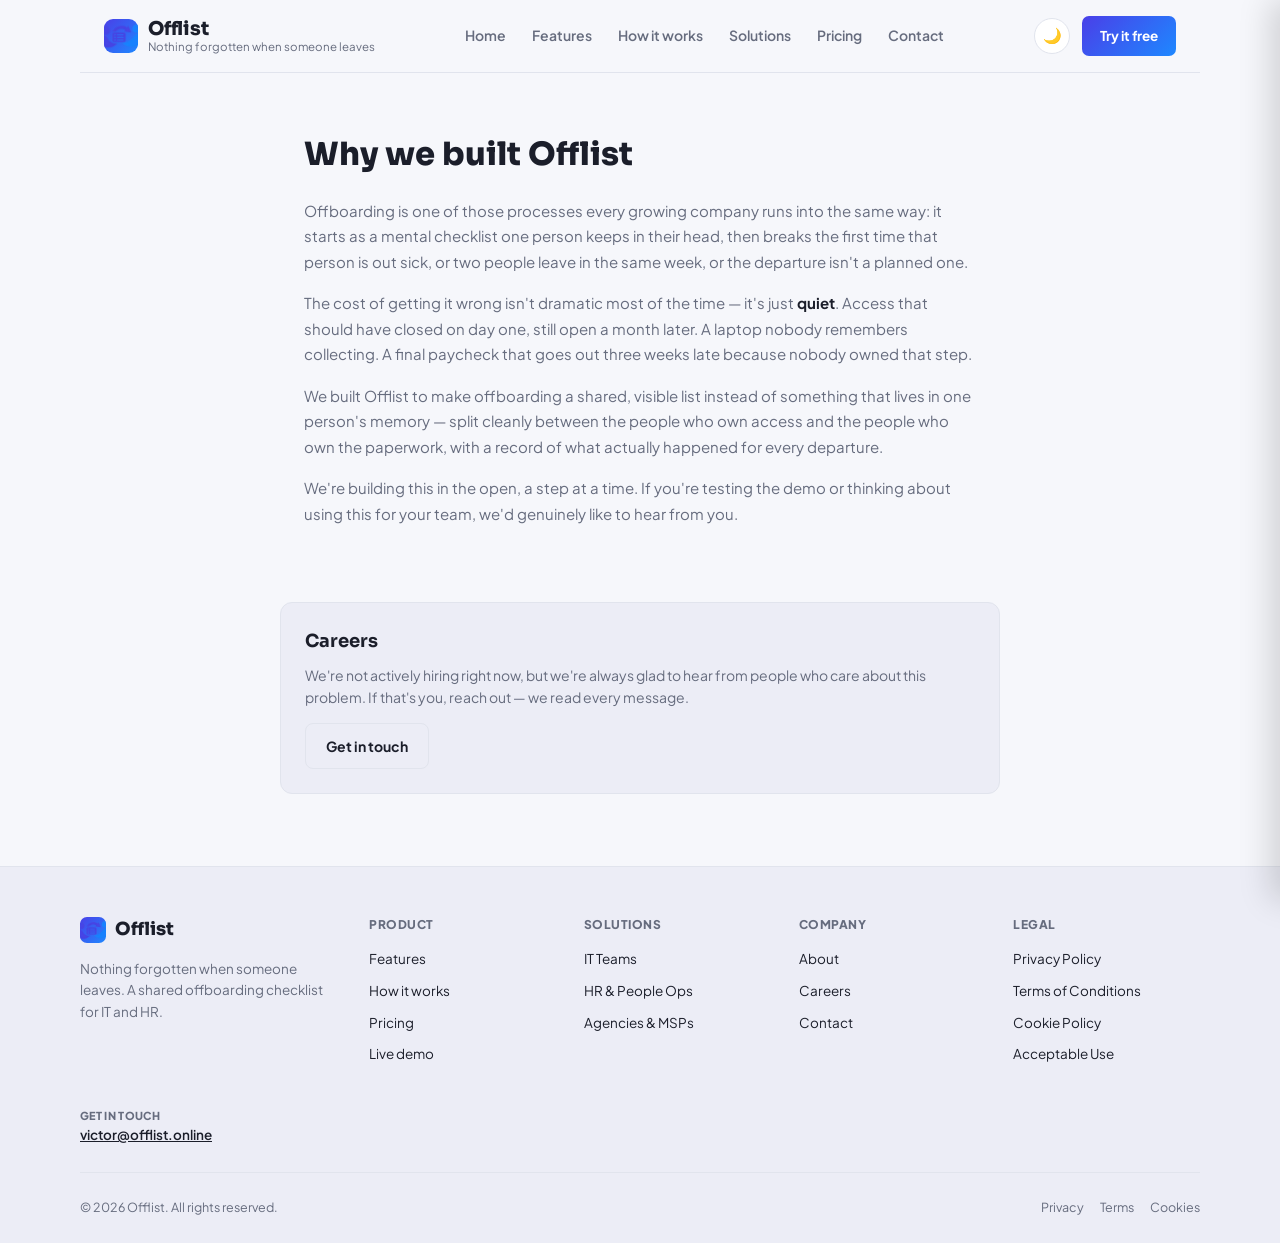
==== about.html @ 29edd4dd "Change website design structure." ====
<!doctype html>
<html lang="en">
<head>
<meta charset="UTF-8" />
<meta name="viewport" content="width=device-width, initial-scale=1.0" />
<title>About — Offlist</title>
<meta name="description" content="Why we built Offlist." />
<link rel="icon" href="assets/logo.png" />
<link rel="stylesheet" href="styles.css" />
<style>
  .about-wrap{max-width:720px; margin:0 auto; padding:56px 24px 20px;}
  .about-wrap h1{font-family:'Sora',sans-serif; font-size:32px; font-weight:800; margin:0 0 18px;}
  .about-wrap p{font-size:15px; color:var(--muted); margin:0 0 16px; line-height:1.7;}
  .about-wrap p strong{color:var(--ink);}
  .careers-box{max-width:720px; margin:40px auto 72px; padding:24px; border:1px solid var(--border); background:var(--surface-dim); border-radius:12px;}
  .careers-box h2{font-family:'Sora',sans-serif; font-size:18px; margin:0 0 8px;}
  .careers-box p{font-size:14px; color:var(--muted); margin:0 0 14px;}
</style>
</head>
<body>

<nav class="site-nav">
  <a href="index.html" class="brand">
    <span class="brand-mark"><img src="assets/logo.png" alt="Offlist logo" /></span>
    <span class="brand-text"><span class="brand-name">Offlist</span><span class="brand-sub">Nothing forgotten when someone leaves</span></span>
  </a>
  <div class="nav-links-desktop">
    <a href="index.html">Home</a>
    <a href="index.html#features">Features</a>
    <a href="index.html#how">How it works</a>
    <a href="solutions.html">Solutions</a>
    <a href="pricing.html">Pricing</a>
    <a href="contact.html">Contact</a>
  </div>
  <div class="nav-right">
    <button class="theme-toggle" id="themeToggle" aria-label="Toggle dark mode">🌙</button>
    <a href="app.html" class="nav-cta">Try it free</a>
    <button class="hamburger" id="hamburgerBtn" aria-label="Open menu">☰</button>
  </div>
</nav>

<div class="side-nav-overlay" id="sideNavOverlay"></div>
<div class="side-nav" id="sideNav">
  <div class="side-nav-head"><span class="brand-name display">Menu</span><button class="side-nav-close" id="sideNavClose">✕</button></div>
  <a href="index.html">Home</a>
  <a href="index.html#features">Features</a>
  <a href="index.html#how">How it works</a>
  <a href="solutions.html">Solutions</a>
  <a href="pricing.html">Pricing</a>
  <a href="app.html">Live demo</a>
  <a href="contact.html">Contact</a>
  <a href="app.html" class="side-nav-cta">Try it free</a>
</div>

<div class="about-wrap">
  <h1>Why we built Offlist</h1>
  <p>Offboarding is one of those processes every growing company runs into the same way: it starts as a mental checklist one person keeps in their head, then breaks the first time that person is out sick, or two people leave in the same week, or the departure isn't a planned one.</p>
  <p>The cost of getting it wrong isn't dramatic most of the time — it's just <strong>quiet</strong>. Access that should have closed on day one, still open a month later. A laptop nobody remembers collecting. A final paycheck that goes out three weeks late because nobody owned that step.</p>
  <p>We built Offlist to make offboarding a shared, visible list instead of something that lives in one person's memory — split cleanly between the people who own access and the people who own the paperwork, with a record of what actually happened for every departure.</p>
  <p>We're building this in the open, a step at a time. If you're testing the demo or thinking about using this for your team, we'd genuinely like to hear from you.</p>
</div>

<div class="careers-box" id="careers">
  <h2>Careers</h2>
  <p>We're not actively hiring right now, but we're always glad to hear from people who care about this problem. If that's you, reach out — we read every message.</p>
  <a href="contact.html" class="btn btn-outline">Get in touch</a>
</div>

<footer class="site-footer">
  <div class="footer-top">
    <div>
      <div class="f-brand-name">
        <span class="brand-mark" style="width:26px;height:26px;border-radius:7px;"><img src="assets/logo.png" alt="" /></span>
        Offlist
      </div>
      <p class="f-tagline">Nothing forgotten when someone leaves. A shared offboarding checklist for IT and HR.</p>
    </div>
    <div class="f-col">
      <h4>Product</h4>
      <a href="index.html#features">Features</a>
      <a href="index.html#how">How it works</a>
      <a href="pricing.html">Pricing</a>
      <a href="app.html">Live demo</a>
    </div>
    <div class="f-col">
      <h4>Solutions</h4>
      <a href="solutions.html#it">IT Teams</a>
      <a href="solutions.html#hr">HR &amp; People Ops</a>
      <a href="solutions.html#agencies">Agencies &amp; MSPs</a>
    </div>
    <div class="f-col">
      <h4>Company</h4>
      <a href="about.html" class="active">About</a>
      <a href="about.html#careers">Careers</a>
      <a href="contact.html">Contact</a>
    </div>
    <div class="f-col">
      <h4>Legal</h4>
      <a href="privacy.html">Privacy Policy</a>
      <a href="terms.html">Terms of Conditions</a>
      <a href="cookies.html">Cookie Policy</a>
      <a href="acceptable-use.html">Acceptable Use</a>
    </div>
  </div>
  <div style="max-width:1120px; margin:0 auto 26px;">
    <div class="f-contact-name">GET IN TOUCH</div>
    <a class="f-contact-email" href="mailto:victor@offlist.online">victor@offlist.online</a>
  </div>
  <div class="footer-bottom">
    <span>© 2026 Offlist. All rights reserved.</span>
    <span class="legal-links"><a href="privacy.html">Privacy</a><a href="terms.html">Terms</a><a href="cookies.html">Cookies</a></span>
  </div>
</footer>

<script src="site.js"></script>
<script src="cookie-consent.js"></script>
</body>
</html>
---- styles.css ----
@import url('https://fonts.googleapis.com/css2?family=Sora:wght@500;600;700;800&family=Plus+Jakarta+Sans:wght@400;500;600;700;800&display=swap');

:root{
  --bg:#F6F7FB; --surface:#FFFFFF; --surface-dim:#ECEDF6; --surface-raised:#FFFFFF;
  --ink:#1B1E2A; --muted:#666C7E; --border:#E1E4ED;
  --indigo:#4A3FE8; --indigo-deep:#372FB0; --blue:#1E88FF;
  --rust:#D2572B; --green:#2E8B57;
  --grad: linear-gradient(135deg, var(--indigo), var(--blue));
  --shadow: 0 16px 40px rgba(27,30,42,0.08);
}
:root[data-theme="dark"]{
  --bg:#0F1117; --surface:#171A24; --surface-dim:#1E212C; --surface-raised:#20232F;
  --ink:#EDEEF4; --muted:#9297AB; --border:#2B2F3D;
  --indigo:#786CFF; --indigo-deep:#9A90FF; --blue:#4DA3FF;
  --shadow: 0 16px 40px rgba(0,0,0,0.4);
}
*{box-sizing:border-box;}
html{scroll-behavior:smooth;}
body{margin:0; font-family:'Plus Jakarta Sans',sans-serif; background:var(--bg); color:var(--ink); line-height:1.6; transition:background 0.25s ease, color 0.25s ease;}
.display{font-family:'Sora',sans-serif;}
a{color:inherit;}

/* ---------- nav ---------- */
.site-nav{
  display:flex; align-items:center; justify-content:space-between; gap:16px;
  padding:16px 24px; border-bottom:1px solid var(--border);
  max-width:1120px; margin:0 auto; position:relative; z-index:50;
}
.site-nav .brand{display:flex; align-items:center; gap:10px; text-decoration:none;}
.brand-mark{width:34px; height:34px; border-radius:9px; flex-shrink:0; overflow:hidden; display:flex; align-items:center; justify-content:center; background:var(--grad);}
.brand-mark img{width:100%; height:100%; object-fit:cover;}
.site-nav .brand-text{display:flex; flex-direction:column; line-height:1.2;}
.site-nav .brand-name{font-family:'Sora',sans-serif; font-size:19px; font-weight:800; letter-spacing:-0.01em;}
.site-nav .brand-sub{font-size:11.5px; color:var(--muted);}

.nav-links-desktop{display:flex; align-items:center; gap:26px; font-size:14px; font-weight:600;}
.nav-links-desktop a{text-decoration:none; color:var(--muted); padding:4px 0; border-bottom:2px solid transparent;}
.nav-links-desktop a.active, .nav-links-desktop a:hover{color:var(--indigo); border-bottom-color:var(--indigo);}

.nav-right{display:flex; align-items:center; gap:12px;}
.theme-toggle{
  width:36px; height:36px; border-radius:50%; border:1px solid var(--border); background:var(--surface);
  display:flex; align-items:center; justify-content:center; cursor:pointer; font-size:15px; color:var(--ink); flex-shrink:0;
}
.theme-toggle:hover{background:var(--surface-dim);}
.nav-cta{background:var(--grad); color:#fff; padding:9px 18px; border-radius:7px; text-decoration:none; font-size:13.5px; font-weight:700; white-space:nowrap;}
.nav-cta:hover{opacity:0.92;}
.hamburger{display:none; width:36px; height:36px; border-radius:8px; border:1px solid var(--border); background:var(--surface); cursor:pointer; align-items:center; justify-content:center; font-size:16px;}

/* mobile side nav */
.side-nav-overlay{display:none; position:fixed; inset:0; background:rgba(10,10,20,0.4); z-index:90;}
.side-nav-overlay.open{display:block;}
.side-nav{
  position:fixed; top:0; right:0; bottom:0; width:280px; max-width:85vw; background:var(--surface);
  z-index:91; transform:translateX(100%); transition:transform 0.28s ease; padding:20px; overflow-y:auto;
  box-shadow:-10px 0 30px rgba(0,0,0,0.15); display:flex; flex-direction:column; gap:6px;
}
.side-nav.open{transform:translateX(0);}
.side-nav-head{display:flex; justify-content:space-between; align-items:center; margin-bottom:14px;}
.side-nav-close{width:32px; height:32px; border-radius:8px; border:1px solid var(--border); background:var(--surface-dim); cursor:pointer; font-size:15px;}
.side-nav a{display:block; padding:12px 10px; border-radius:8px; text-decoration:none; color:var(--ink); font-weight:600; font-size:15px;}
.side-nav a.active, .side-nav a:hover{background:var(--surface-dim); color:var(--indigo);}
.side-nav .side-nav-cta{background:var(--grad); color:#fff; text-align:center; margin-top:10px;}

@media (max-width:860px){
  .nav-links-desktop{display:none;}
  .hamburger{display:flex;}
}

/* ---------- footer (rich, multi-column) ---------- */
footer.site-footer{border-top:1px solid var(--border); margin-top:70px; padding:48px 24px 26px; background:var(--surface-dim);}
footer.site-footer .footer-top{max-width:1120px; margin:0 auto 32px; display:grid; grid-template-columns:1.4fr repeat(4,1fr); gap:28px;}
footer.site-footer .f-brand-name{font-family:'Sora',sans-serif; font-weight:800; font-size:18px; margin-bottom:8px; display:flex; align-items:center; gap:9px;}
footer.site-footer .f-tagline{font-size:13.5px; color:var(--muted); max-width:32ch;}
footer.site-footer .f-col h4{font-size:12px; font-weight:800; text-transform:uppercase; letter-spacing:0.04em; color:var(--muted); margin:0 0 14px;}
footer.site-footer .f-col a{display:block; text-decoration:none; color:var(--ink); font-size:13.5px; margin-bottom:10px;}
footer.site-footer .f-col a:hover{color:var(--indigo);}
footer.site-footer .f-contact-name{font-size:11px; font-weight:800; letter-spacing:0.03em; color:var(--muted);}
footer.site-footer .f-contact-email{font-size:13.5px; font-weight:600; margin-bottom:12px; display:block;}
footer.site-footer .footer-bottom{
  max-width:1120px; margin:0 auto; padding-top:24px; border-top:1px solid var(--border);
  display:flex; justify-content:space-between; align-items:center; flex-wrap:wrap; gap:12px; font-size:12.5px; color:var(--muted);
}
footer.site-footer .footer-bottom .legal-links{display:flex; gap:16px; flex-wrap:wrap;}
footer.site-footer .footer-bottom a{text-decoration:none; color:var(--muted);}
footer.site-footer .footer-bottom a:hover{color:var(--indigo);}

@media (max-width:860px){
  footer.site-footer .footer-top{grid-template-columns:1fr 1fr; gap:28px 20px;}
}
@media (max-width:520px){
  footer.site-footer .footer-top{grid-template-columns:1fr 1fr;}
}

/* ---------- buttons ---------- */
.btn{font-family:'Plus Jakarta Sans',sans-serif; font-size:14px; font-weight:700; border-radius:8px; padding:11px 20px; cursor:pointer; border:1px solid var(--border); background:var(--surface); color:var(--ink); display:inline-flex; align-items:center; gap:8px; text-decoration:none;}
.btn-primary{background:var(--grad); border:none; color:#fff;}
.btn-primary:hover{opacity:0.92;}
.btn-outline{background:transparent;}
.btn-outline:hover{background:var(--surface-dim);}

/* ---------- logos / built-for strip ---------- */
.logos-strip{max-width:1080px; margin:0 auto; padding:6px 24px 40px; text-align:center;}
.logos-strip .ls-label{font-size:12px; font-weight:700; color:var(--muted); letter-spacing:0.04em; margin-bottom:18px;}
.logos-row{display:flex; flex-wrap:wrap; justify-content:center; gap:12px;}
.logos-row span{font-size:13px; font-weight:700; color:var(--muted); background:var(--surface); border:1px solid var(--border); padding:8px 16px; border-radius:999px;}

/* ---------- quote bubbles (problem section) ---------- */
.quote-grid{display:grid; grid-template-columns:repeat(3,1fr); gap:14px;}
.quote-bubble{border:1px solid var(--border); background:var(--surface); border-radius:12px; padding:16px 18px; font-size:13.5px; font-style:italic; color:var(--muted);}
.quote-bubble::before{content:"“"; font-family:'Sora',sans-serif; font-size:22px; color:var(--indigo); font-style:normal; display:block; line-height:0.5; margin-bottom:8px;}
@media (max-width:800px){ .quote-grid{grid-template-columns:1fr 1fr;} }
@media (max-width:520px){ .quote-grid{grid-template-columns:1fr;} }

/* ---------- FAQ accordion (shared) ---------- */
.faq-list{max-width:760px; margin:0 auto;}
.faq-item{border-bottom:1px solid var(--border); padding:16px 0;}
.faq-item summary{font-weight:700; font-size:14.5px; cursor:pointer; list-style:none; display:flex; justify-content:space-between; align-items:center;}
.faq-item summary::-webkit-details-marker{display:none;}
.faq-item summary::after{content:"+"; font-size:18px; color:var(--muted); font-weight:400;}
.faq-item[open] summary::after{content:"–";}
.faq-item p{font-size:13.5px; color:var(--muted); margin:10px 0 0;}

/* ---------- brand mark (legacy, kept for reference elsewhere) ---------- */
.site-nav .brand{text-decoration:none;}

/* ---------- cookie consent banner ---------- */
#cookieConsent{
  position:fixed; left:0; right:0; bottom:0; z-index:100;
  background:var(--ink); color:var(--bg);
  padding:16px 24px; display:none;
  box-shadow:0 -8px 24px rgba(0,0,0,0.15);
}
:root[data-theme="dark"] #cookieConsent{ background:var(--surface-raised); border-top:1px solid var(--border); }
#cookieConsent.show{display:block;}
#cookieConsent .cc-inner{max-width:1080px; margin:0 auto; display:flex; align-items:center; justify-content:space-between; gap:20px; flex-wrap:wrap;}
#cookieConsent p{margin:0; font-size:13.5px; max-width:64ch; opacity:0.85;}
#cookieConsent a{text-decoration:underline;}
#cookieConsent .cc-actions{display:flex; gap:10px; flex-shrink:0;}
#cookieConsent .cc-actions button{font-family:'Plus Jakarta Sans',sans-serif; font-size:13px; font-weight:700; border-radius:6px; padding:9px 16px; cursor:pointer; border:1px solid transparent;}
#cookieConsent .cc-accept{background:var(--grad); color:#fff;}
#cookieConsent .cc-decline{background:transparent; color:inherit; border-color:var(--border); opacity:0.8;}

/* ---------- legal / static pages ---------- */
.legal-wrap{max-width:760px; margin:0 auto; padding:48px 24px 72px;}
.legal-wrap h1{font-family:'Sora',sans-serif; font-size:30px; font-weight:800; margin:0 0 6px;}
.legal-wrap .legal-updated{font-size:13px; color:var(--muted); margin:0 0 36px;}
.legal-wrap h2{font-family:'Sora',sans-serif; font-size:17px; font-weight:700; margin:32px 0 10px;}
.legal-wrap p, .legal-wrap li{font-size:14.5px; color:var(--ink); line-height:1.7;}
.legal-wrap ul{padding-left:20px;}
.legal-wrap a{color:var(--indigo); font-weight:600;}

/* ---------- pricing page ---------- */
.pricing-hero{max-width:720px; margin:0 auto; padding:56px 24px 20px; text-align:center;}
.pricing-hero h1{font-family:'Sora',sans-serif; font-size:34px; font-weight:800; margin:0 0 14px; letter-spacing:-0.01em;}
.pricing-hero p{color:var(--muted); font-size:15.5px; max-width:52ch; margin:0 auto;}

.pricing-grid{max-width:1000px; margin:0 auto; padding:40px 24px 64px; display:grid; grid-template-columns:repeat(3,1fr); gap:20px; align-items:stretch;}
.price-card{border:1px solid var(--border); background:var(--surface); border-radius:14px; padding:28px 24px; display:flex; flex-direction:column;}
.price-card.featured{border-color:var(--indigo); box-shadow:var(--shadow); position:relative;}
.price-card.featured::before{content:"MOST POPULAR"; position:absolute; top:-11px; left:24px; background:var(--grad); color:#fff; font-size:10.5px; font-weight:800; letter-spacing:0.04em; padding:4px 10px; border-radius:20px;}
.price-name{font-family:'Sora',sans-serif; font-size:15px; font-weight:800; margin-bottom:4px;}
.price-tagline{font-size:12.5px; color:var(--muted); margin-bottom:18px;}
.price-amount{font-family:'Sora',sans-serif; font-size:32px; font-weight:800; margin-bottom:2px;}
.price-amount .per{font-size:13px; font-weight:600; color:var(--muted);}
.price-note{font-size:12px; color:var(--muted); margin-bottom:20px;}
.price-features{list-style:none; margin:0 0 24px; padding:0; display:flex; flex-direction:column; gap:10px; flex:1;}
.price-features li{font-size:13.5px; display:flex; gap:8px; align-items:flex-start;}
.price-features li::before{content:"✓"; color:var(--green); font-weight:700; flex-shrink:0;}
.price-card .btn{width:100%; justify-content:center;}
.pricing-faq{max-width:720px; margin:0 auto; padding:0 24px 72px;}
.pricing-faq h2{font-family:'Sora',sans-serif; font-size:20px; font-weight:800; margin:0 0 20px;}

@media (max-width:800px){ .pricing-grid{grid-template-columns:1fr;} }

/* ---------- generic section scaffolding reused across pages ---------- */
section{max-width:1080px; margin:0 auto; padding:52px 24px;}
.section-head{max-width:62ch; margin-bottom:34px;}
.section-head .kicker{font-size:12.5px; font-weight:800; color:var(--rust); margin-bottom:8px; letter-spacing:0.03em; text-transform:uppercase;}
.section-head h2{font-family:'Sora',sans-serif; font-size:26px; font-weight:800; margin:0 0 10px; letter-spacing:-0.01em;}
.section-head p{color:var(--muted); font-size:15px; margin:0;}
.section-head.center{margin-left:auto; margin-right:auto; text-align:center;}

/* ---------- stat strip ---------- */
.stat-strip{display:flex; justify-content:center; gap:56px; flex-wrap:wrap; max-width:1080px; margin:0 auto; padding:8px 24px 44px; text-align:center;}
.stat-strip .s-num{font-family:'Sora',sans-serif; font-size:30px; font-weight:800; background:var(--grad); -webkit-background-clip:text; background-clip:text; color:transparent;}
.stat-strip .s-label{font-size:12.5px; color:var(--muted); margin-top:2px;}

/* ---------- solutions cards ---------- */
.solution-grid{display:grid; grid-template-columns:repeat(3,1fr); gap:20px;}
.solution-card{border:1px solid var(--border); background:var(--surface); border-radius:14px; padding:26px; display:flex; flex-direction:column; gap:10px;}
.solution-card .sc-icon{width:42px; height:42px; border-radius:10px; background:var(--grad); display:flex; align-items:center; justify-content:center; font-size:19px; margin-bottom:6px;}
.solution-card h3{font-family:'Sora',sans-serif; font-size:16.5px; margin:0;}
.solution-card p{font-size:13.5px; color:var(--muted); margin:0;}
.solution-card ul{margin:8px 0 0; padding-left:18px; font-size:13px; color:var(--muted); display:flex; flex-direction:column; gap:6px;}
@media (max-width:800px){ .solution-grid{grid-template-columns:1fr;} }
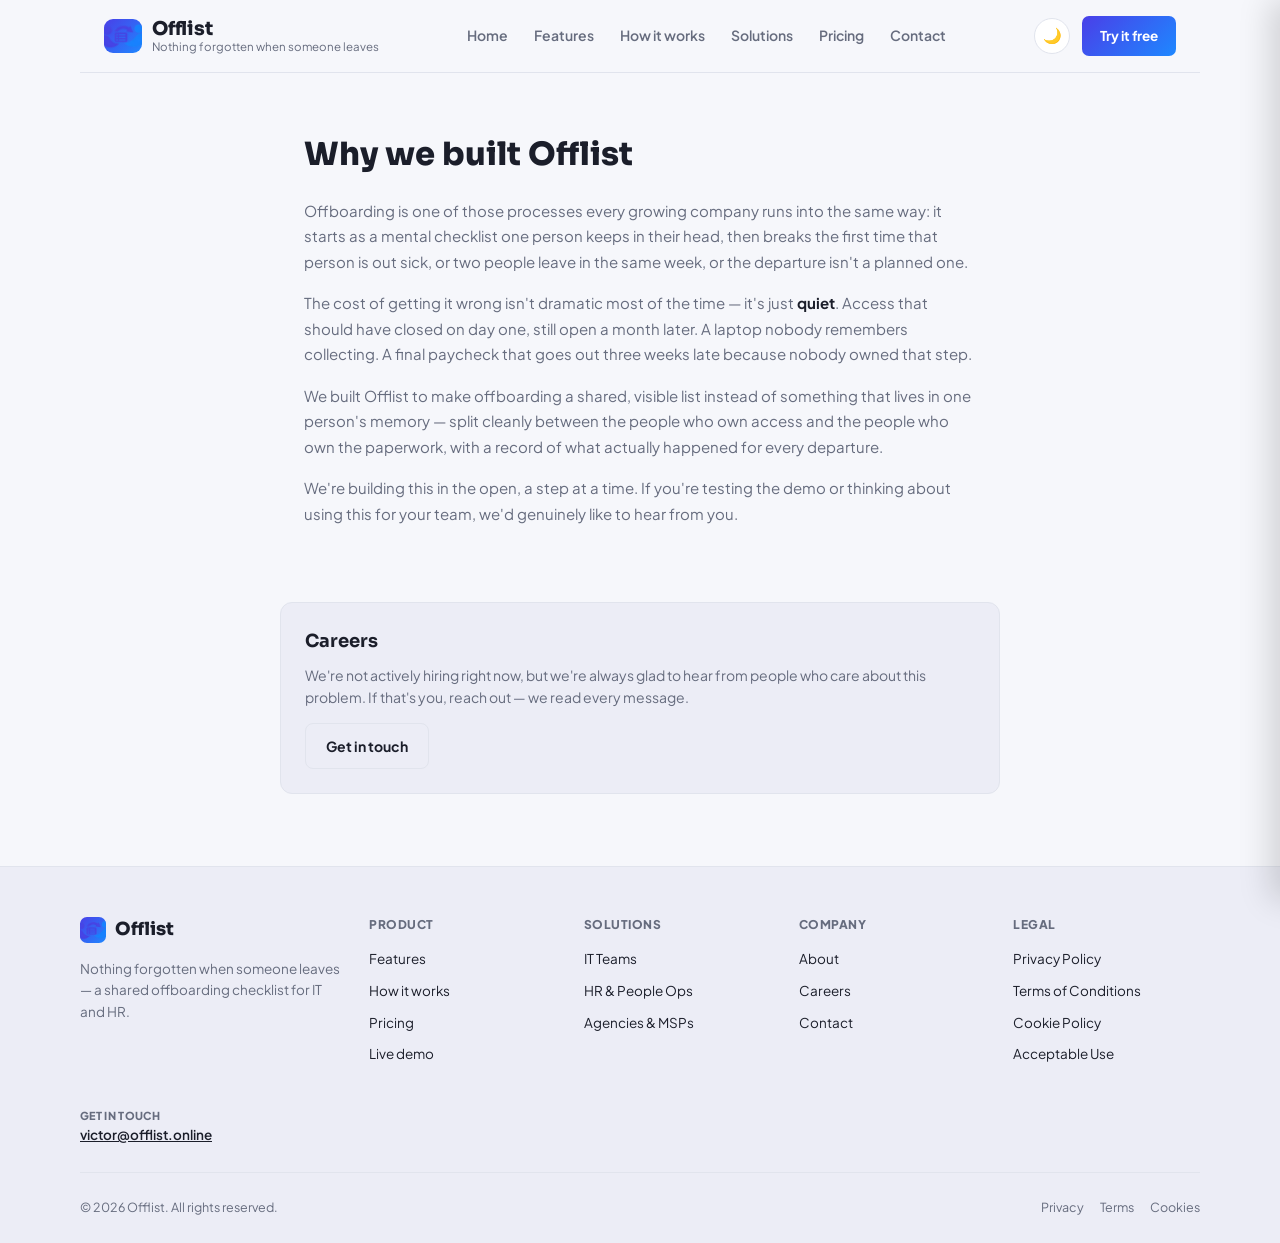
==== commit 34b73ec8: "Reduce navbar contents on mobile screen and reposition brand logo and its support text on mobile scr" ====
--- a/about.html
+++ b/about.html
@@ -73,7 +73,7 @@
         <span class="brand-mark" style="width:26px;height:26px;border-radius:7px;"><img src="assets/logo.png" alt="" /></span>
         Offlist
       </div>
-      <p class="f-tagline">Nothing forgotten when someone leaves. A shared offboarding checklist for IT and HR.</p>
+      <p class="f-tagline">Nothing forgotten when someone leaves — a shared offboarding checklist for IT and HR.</p>
     </div>
     <div class="f-col">
       <h4>Product</h4>
--- a/styles.css
+++ b/styles.css
@@ -27,7 +27,7 @@
   max-width:1120px; margin:0 auto; position:relative; z-index:50;
 }
 .site-nav .brand{display:flex; align-items:center; gap:10px; text-decoration:none;}
-.brand-mark{width:34px; height:34px; border-radius:9px; flex-shrink:0; overflow:hidden; display:flex; align-items:center; justify-content:center; background:var(--grad);}
+.brand-mark{width:38px; height:34px; border-radius:9px; flex-shrink:0; overflow:hidden; display:flex; align-items:center; justify-content:center; background:var(--grad);}
 .brand-mark img{width:100%; height:100%; object-fit:cover;}
 .site-nav .brand-text{display:flex; flex-direction:column; line-height:1.2;}
 .site-nav .brand-name{font-family:'Sora',sans-serif; font-size:19px; font-weight:800; letter-spacing:-0.01em;}
@@ -45,7 +45,7 @@
 .theme-toggle:hover{background:var(--surface-dim);}
 .nav-cta{background:var(--grad); color:#fff; padding:9px 18px; border-radius:7px; text-decoration:none; font-size:13.5px; font-weight:700; white-space:nowrap;}
 .nav-cta:hover{opacity:0.92;}
-.hamburger{display:none; width:36px; height:36px; border-radius:8px; border:1px solid var(--border); background:var(--surface); cursor:pointer; align-items:center; justify-content:center; font-size:16px;}
+.hamburger{display:none; width:36px; height:36px; border-radius:8px; border:1px solid var(--border); background:var(--surface); color:var(--ink); cursor:pointer; align-items:center; justify-content:center; font-size:16px;}
 
 /* mobile side nav */
 .side-nav-overlay{display:none; position:fixed; inset:0; background:rgba(10,10,20,0.4); z-index:90;}
@@ -65,6 +65,8 @@
 @media (max-width:860px){
   .nav-links-desktop{display:none;}
   .hamburger{display:flex;}
+  .site-nav .brand-sub{display:none;}
+  .site-nav .nav-cta{display:none;}
 }
 
 /* ---------- footer (rich, multi-column) ---------- */
@@ -87,6 +89,8 @@
 
 @media (max-width:860px){
   footer.site-footer .footer-top{grid-template-columns:1fr 1fr; gap:28px 20px;}
+  footer.site-footer .footer-top > div:first-child{grid-column:1 / -1; margin-bottom:6px;}
+  footer.site-footer .f-tagline{max-width:44ch;}
 }
 @media (max-width:520px){
   footer.site-footer .footer-top{grid-template-columns:1fr 1fr;}
